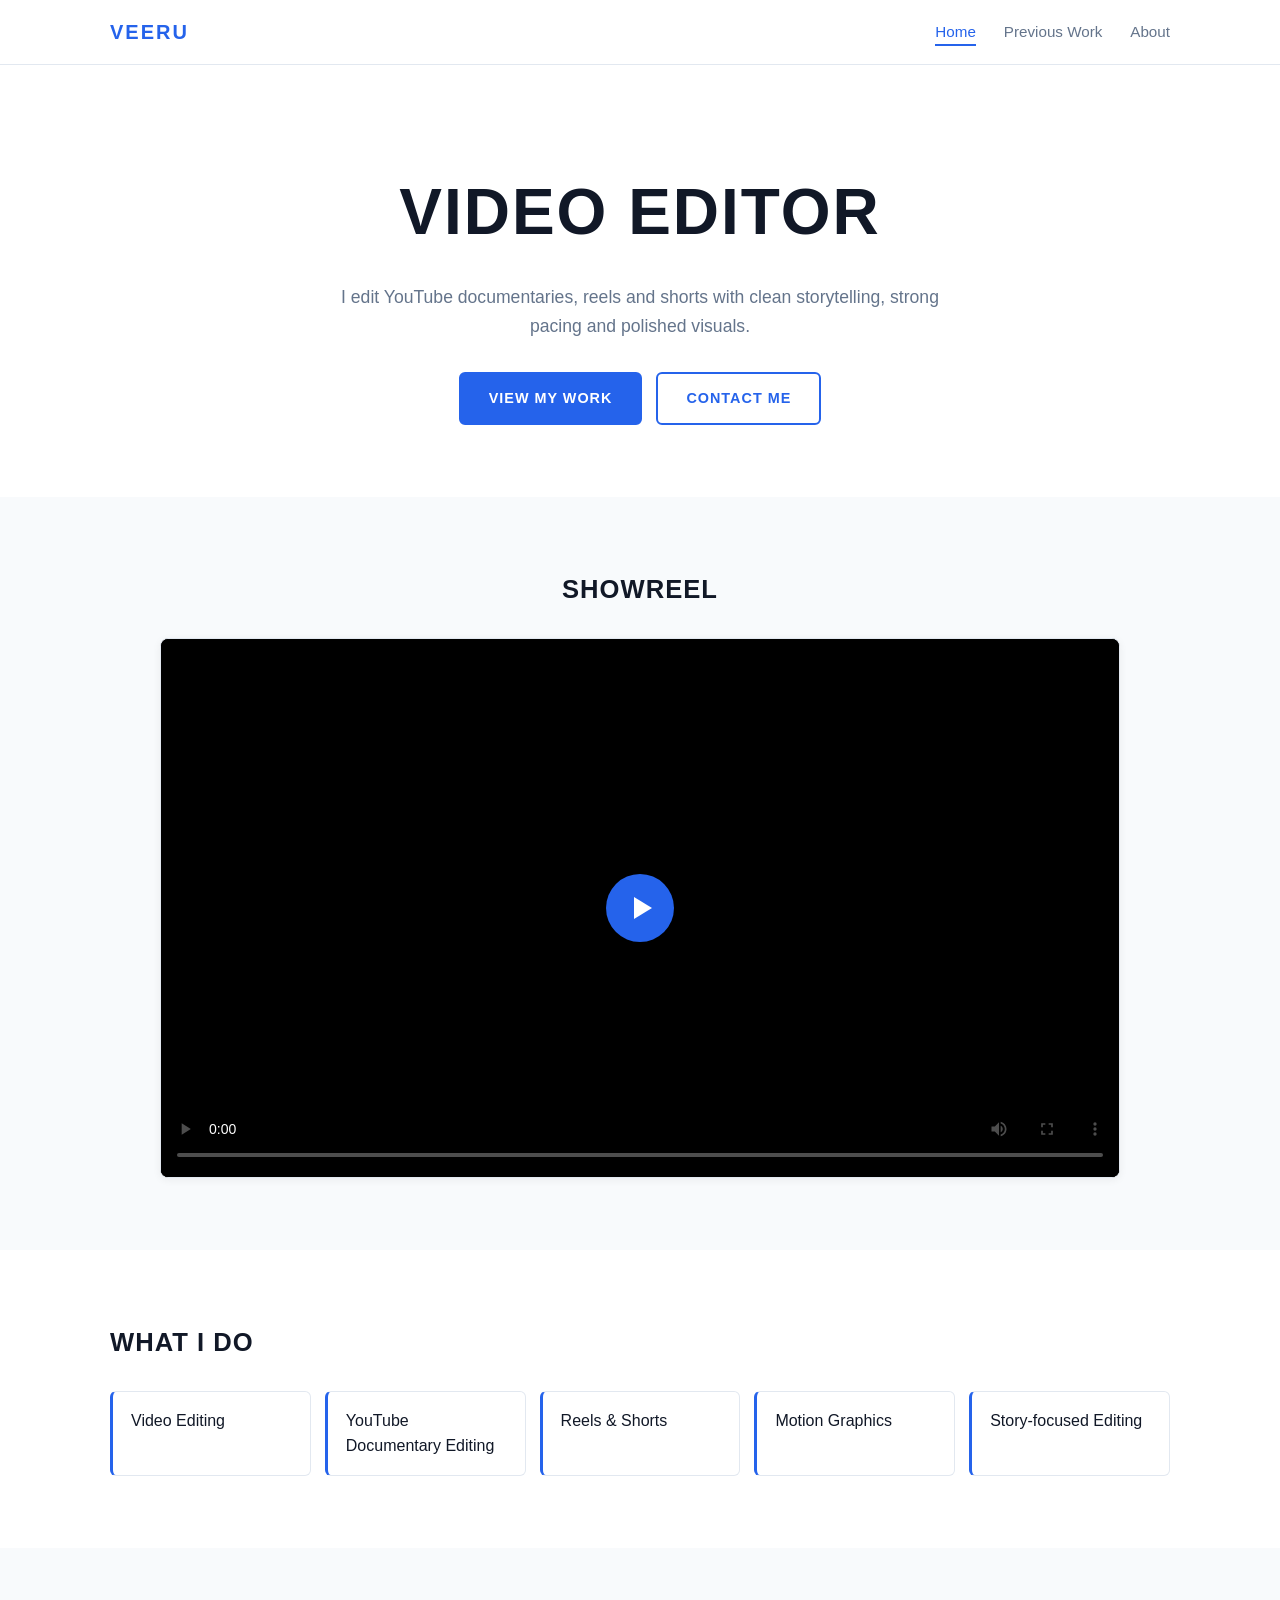
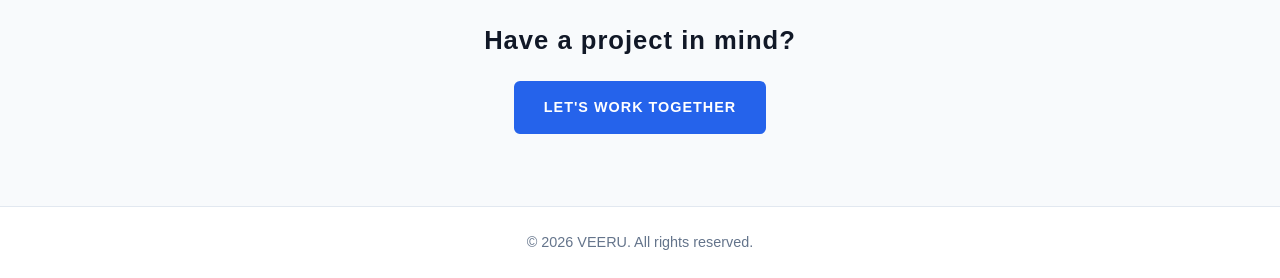
==== index.html @ f094f223 "Add files via upload" ====
<!DOCTYPE html>
<html lang="en">
<head>
<meta charset="UTF-8">
<meta name="viewport" content="width=device-width, initial-scale=1">
<title>VEERU | Video Editor</title>
<meta name="description" content="VEERU - Video Editor from Vijayawada, India. YouTube documentaries, reels and shorts.">
<link rel="stylesheet" href="css/style.css">
</head>
<body>
<header><div class="container nav">
<a href="index.html" class="logo">VEERU</a>
<nav><ul><li><a href="index.html" class="active">Home</a></li><li><a href="previous-work.html">Previous Work</a></li><li><a href="about.html">About</a></li></ul></nav>
</div></header>
<section class="hero"><div class="container">
<h1>VIDEO EDITOR</h1>
<p>I edit YouTube documentaries, reels and shorts with clean storytelling, strong pacing and polished visuals.</p>
<div class="btns"><a href="previous-work.html" class="btn btn-primary">VIEW MY WORK</a><a href="about.html#contact" class="btn btn-outline">CONTACT ME</a></div>
</div></section>
<section class="alt" id="showreel"><div class="container">
<h2 class="center">SHOWREEL</h2>
<div class="showreel"><div class="video-wrap">
<video controls playsinline preload="metadata" poster="public/images/showreel.jpg"><source src="public/videos/showreel.mp4" type="video/mp4">Your browser does not support the video tag.</video>
<button class="play-btn" aria-label="Play showreel"></button>
</div></div>
</div></section>
<section><div class="container">
<h2>WHAT I DO</h2>
<ul class="list"><li>Video Editing</li><li>YouTube Documentary Editing</li><li>Reels &amp; Shorts</li><li>Motion Graphics</li><li>Story-focused Editing</li></ul>
</div></section>
<section class="alt cta"><div class="container">
<h2>Have a project in mind?</h2>
<a href="about.html#contact" class="btn btn-primary">LET'S WORK TOGETHER</a>
</div></section>
<footer><div class="container">&copy; 2026 VEERU. All rights reserved.</div></footer>
<script src="js/script.js"></script>
</body>
</html>
---- css/style.css ----
:root{--blue:#2563EB;--dark-blue:#1D4ED8;--white:#fff;--light:#F8FAFC;--text:#111827;--muted:#64748B;--border:#E2E8F0}
*{box-sizing:border-box;margin:0;padding:0}
html{scroll-behavior:smooth}
body{font-family:Inter,"Segoe UI",Roboto,Arial,sans-serif;color:var(--text);background:var(--white);line-height:1.6}
a{color:inherit;text-decoration:none}
.container{width:100%;max-width:1100px;margin:0 auto;padding:0 20px}
header{position:sticky;top:0;z-index:10;background:var(--white);border-bottom:1px solid var(--border)}
.nav{display:flex;align-items:center;justify-content:space-between;gap:16px;padding:16px 20px;flex-wrap:wrap}
.logo{font-weight:800;font-size:1.25rem;letter-spacing:2px;color:var(--blue)}
.nav ul{display:flex;gap:28px;list-style:none;flex-wrap:wrap}
.nav ul a{font-size:.95rem;font-weight:500;color:var(--muted);padding-bottom:4px;border-bottom:2px solid transparent;transition:color .2s,border-color .2s}
.nav ul a:hover,.nav ul a.active{color:var(--blue);border-color:var(--blue)}
section{padding:72px 0}
.alt{background:var(--light)}
.hero{text-align:center;padding:96px 0 72px}
.hero h1{font-size:clamp(2.4rem,7vw,4rem);font-weight:800;letter-spacing:2px;color:var(--text)}
.hero p{max-width:600px;margin:20px auto 32px;color:var(--muted);font-size:1.1rem}
.btns{display:flex;gap:14px;justify-content:center;flex-wrap:wrap}
.btn{display:inline-block;padding:13px 28px;border-radius:6px;font-weight:600;font-size:.9rem;letter-spacing:1px;border:2px solid var(--blue);transition:background .2s,color .2s}
.btn-primary{background:var(--blue);color:var(--white)}
.btn-primary:hover{background:var(--dark-blue);border-color:var(--dark-blue)}
.btn-outline{background:var(--white);color:var(--blue)}
.btn-outline:hover{background:var(--blue);color:var(--white)}
h2{font-size:1.6rem;font-weight:700;letter-spacing:1px;margin-bottom:28px}
.center{text-align:center}
.video-wrap{position:relative;width:100%;aspect-ratio:16/9;background:#000;border-radius:8px;overflow:hidden;border:1px solid var(--border);box-shadow:0 2px 8px rgba(15,23,42,.06)}
.video-wrap video{width:100%;height:100%;object-fit:contain;display:block;background:#000}
.play-btn{position:absolute;top:50%;left:50%;transform:translate(-50%,-50%);width:68px;height:68px;border-radius:50%;border:0;background:var(--blue);cursor:pointer;transition:background .2s}
.play-btn:hover{background:var(--dark-blue)}
.play-btn::after{content:"";position:absolute;top:50%;left:54%;transform:translate(-50%,-50%);border-style:solid;border-width:11px 0 11px 18px;border-color:transparent transparent transparent #fff}
.video-wrap.playing .play-btn{display:none}
.showreel{max-width:960px;margin:0 auto}
.list{list-style:none;display:grid;grid-template-columns:repeat(auto-fit,minmax(200px,1fr));gap:14px}
.list li{background:var(--white);border:1px solid var(--border);border-radius:6px;padding:16px 18px;font-weight:500;border-left:3px solid var(--blue)}
.cta{text-align:center}
.cta h2{margin-bottom:20px}
.grid{display:grid;grid-template-columns:repeat(auto-fit,minmax(min(100%,320px),1fr));gap:32px}
.card{background:var(--white);border:1px solid var(--border);border-radius:8px;padding:16px;box-shadow:0 1px 4px rgba(15,23,42,.05)}
.card h3{margin:16px 0 4px;font-size:1.05rem;letter-spacing:1px;color:var(--blue)}
.card p{color:var(--muted);font-size:.95rem}
.page-title{padding:64px 0 0}
.about p{color:var(--muted);max-width:720px;margin-bottom:16px;font-size:1.05rem}
.cols{display:grid;grid-template-columns:repeat(auto-fit,minmax(min(100%,240px),1fr));gap:32px;margin-top:40px}
h3.sub{font-size:1rem;letter-spacing:1px;margin-bottom:12px;color:var(--blue)}
.bullets{list-style:none}
.bullets li{padding:6px 0;border-bottom:1px solid var(--border)}
.contact-list{list-style:none}
.contact-list li{padding:6px 0;color:var(--muted);overflow-wrap:anywhere}
.contact-list strong{color:var(--text)}
.contact-list a{color:var(--blue)}
.contact-list a:hover{text-decoration:underline}
footer{border-top:1px solid var(--border);padding:24px 0;text-align:center;color:var(--muted);font-size:.9rem}
@media(max-width:640px){section{padding:48px 0}.hero{padding:56px 0 48px}.nav{justify-content:center}.nav ul{gap:18px}.play-btn{width:56px;height:56px}}
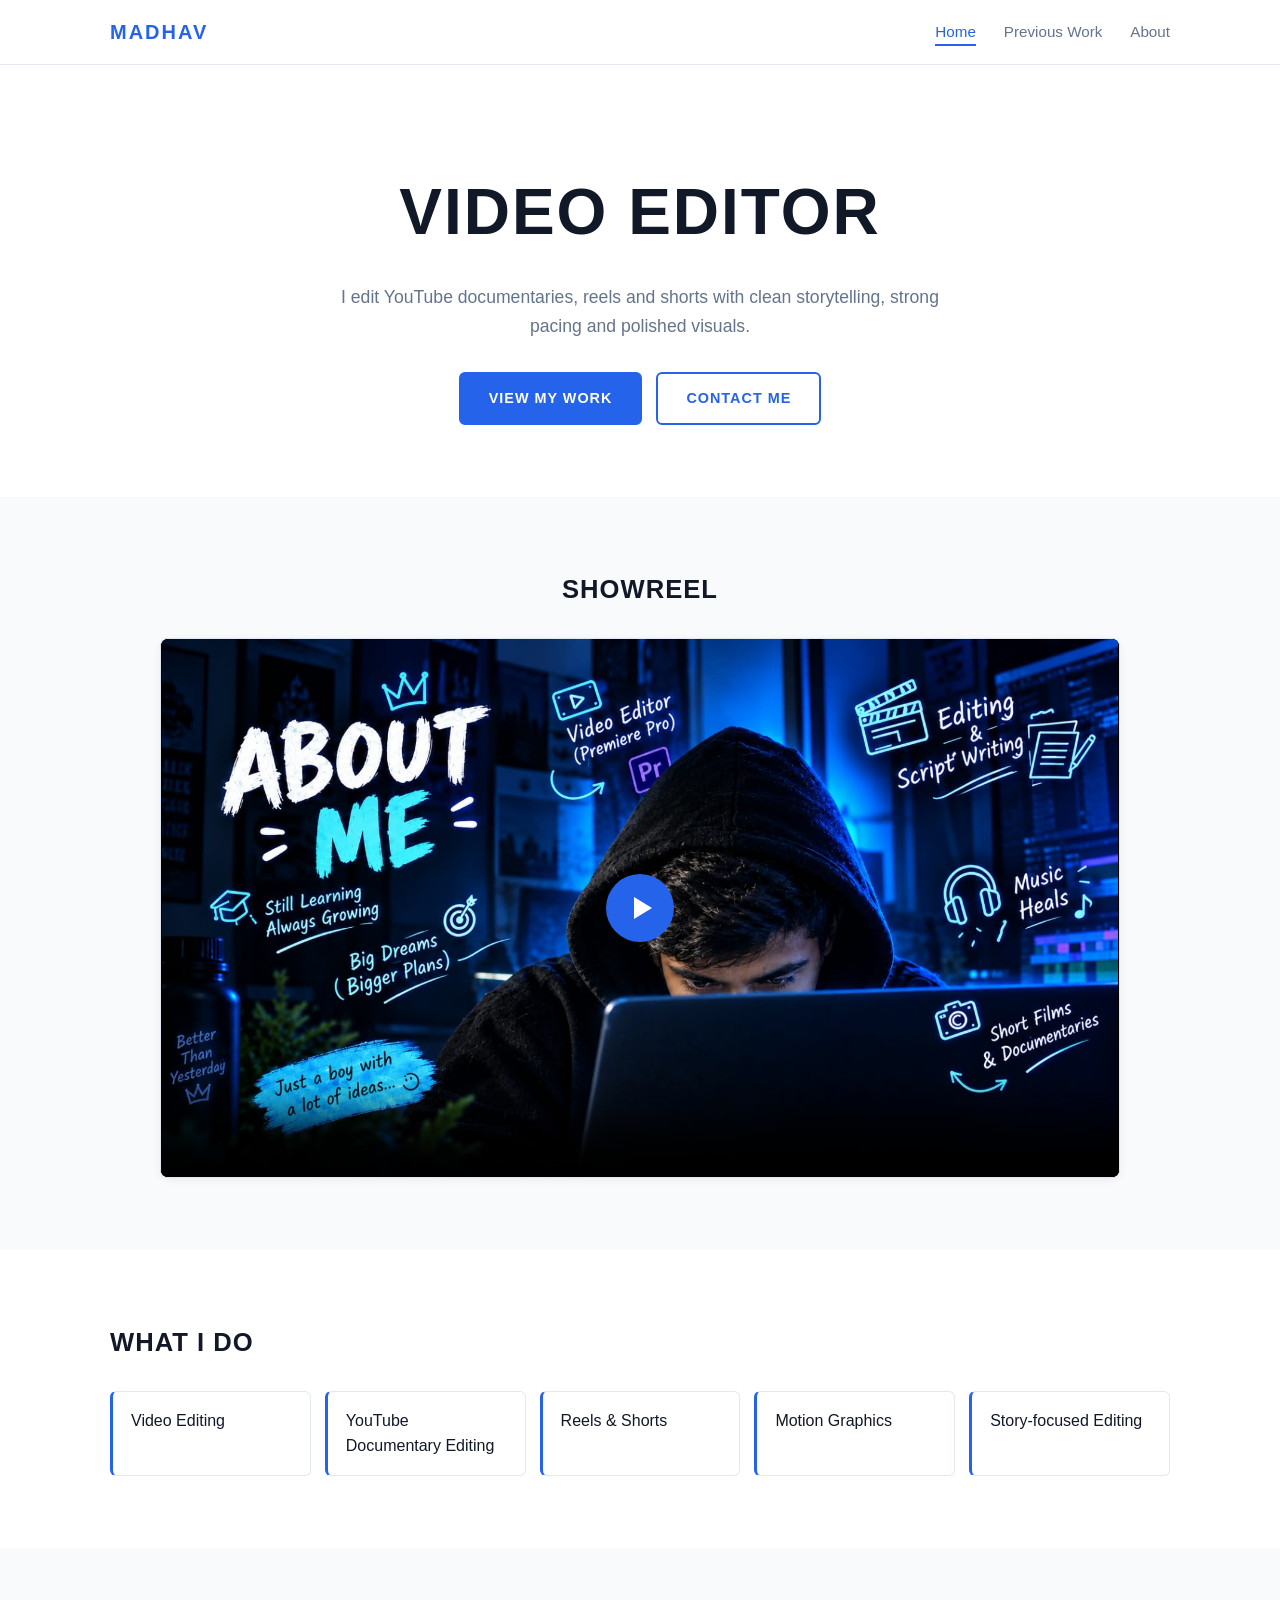
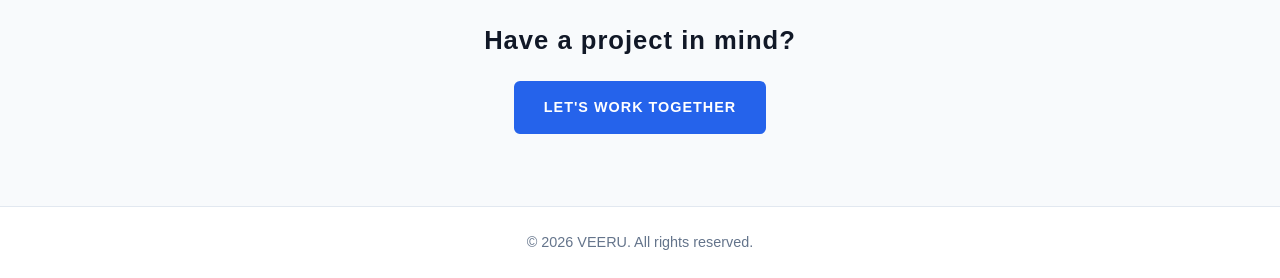
==== commit 32a75952: "Update index.html" ====
--- a/index.html
+++ b/index.html
@@ -3,13 +3,13 @@
 <head>
 <meta charset="UTF-8">
 <meta name="viewport" content="width=device-width, initial-scale=1">
-<title>VEERU | Video Editor</title>
-<meta name="description" content="VEERU - Video Editor from Vijayawada, India. YouTube documentaries, reels and shorts.">
+<title>MADHAV | Video Editor</title>
+<meta name="description" content="MADHAV - Video Editor from Vijayawada, India. YouTube documentaries, reels and shorts.">
 <link rel="stylesheet" href="css/style.css">
 </head>
 <body>
 <header><div class="container nav">
-<a href="index.html" class="logo">VEERU</a>
+<a href="index.html" class="logo">MADHAV</a>
 <nav><ul><li><a href="index.html" class="active">Home</a></li><li><a href="previous-work.html">Previous Work</a></li><li><a href="about.html">About</a></li></ul></nav>
 </div></header>
 <section class="hero"><div class="container">
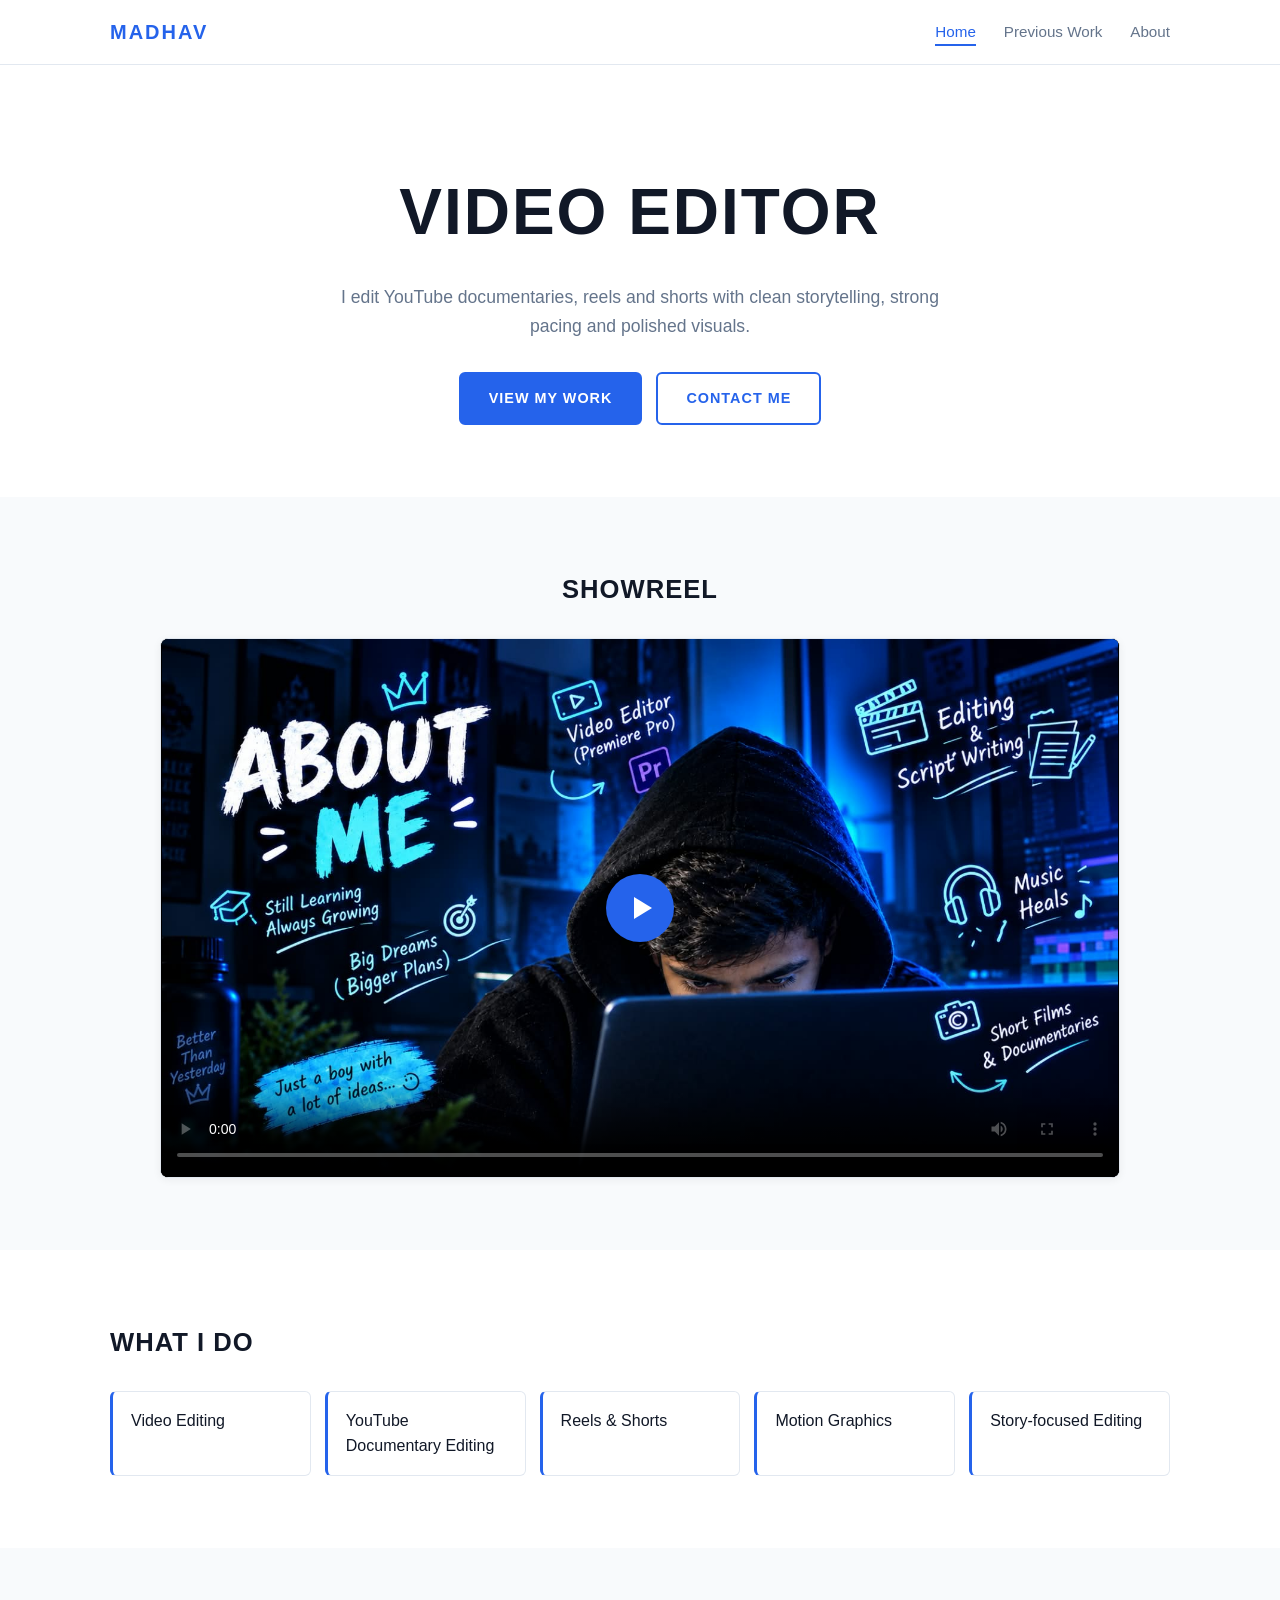
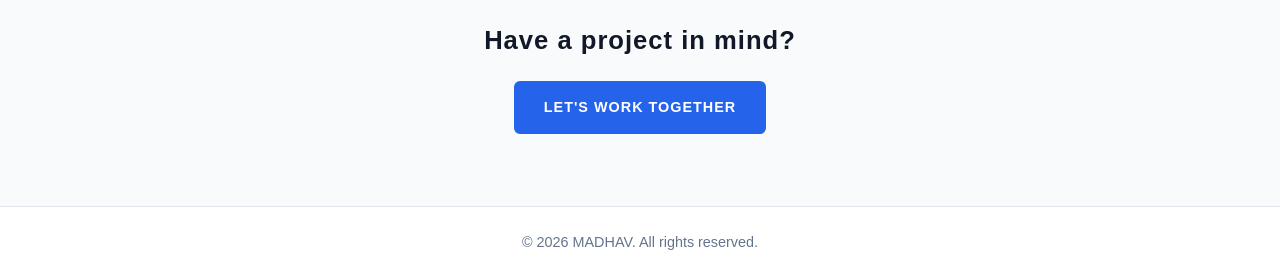
==== commit f8d1d95d: "Update index.html" ====
--- a/index.html
+++ b/index.html
@@ -32,7 +32,7 @@
 <h2>Have a project in mind?</h2>
 <a href="about.html#contact" class="btn btn-primary">LET'S WORK TOGETHER</a>
 </div></section>
-<footer><div class="container">&copy; 2026 VEERU. All rights reserved.</div></footer>
+<footer><div class="container">&copy; 2026 MADHAV. All rights reserved.</div></footer>
 <script src="js/script.js"></script>
 </body>
 </html>
